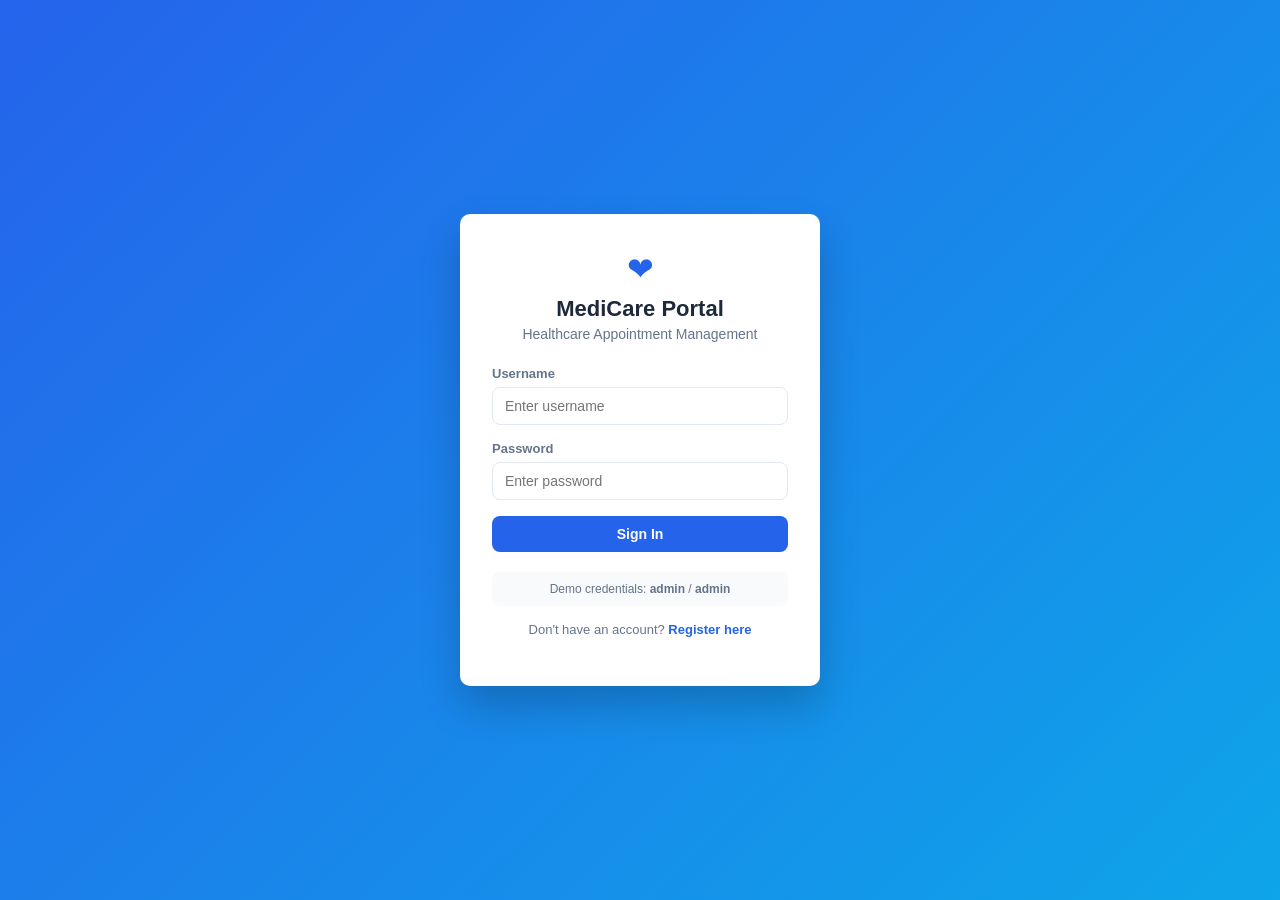
==== appointments.html @ a5c5f6d0 "Initial commit: MediCare Portal healthcare demo app" ====
<!DOCTYPE html>
<html lang="en">
<head>
<meta charset="UTF-8">
<meta name="viewport" content="width=device-width, initial-scale=1.0">
<title>MediCare Portal | Appointments</title>
<link rel="stylesheet" href="css/style.css">
<script src="js/guard.js"></script>
</head>
<body>
  <header class="topbar">
    <div class="topbar-brand">
      <span class="brand-icon">&#10084;</span>
      <span>MediCare Portal</span>
    </div>
    <div class="topbar-user">
      <span id="welcomeMsg">Welcome, admin</span>
      <button id="logoutBtn" class="btn btn-outline">Logout</button>
    </div>
  </header>

  <main class="dashboard">
    <h1 class="page-title">Appointments Dashboard</h1>

    <!-- Feature 1: Stats overview -->
    <section class="stats-grid" id="statsGrid" aria-label="Appointment statistics">
      <div class="stat-card">
        <span class="stat-value" id="statTotal">0</span>
        <span class="stat-label">Total Appointments</span>
      </div>
      <div class="stat-card stat-upcoming">
        <span class="stat-value" id="statUpcoming">0</span>
        <span class="stat-label">Upcoming</span>
      </div>
      <div class="stat-card stat-completed">
        <span class="stat-value" id="statCompleted">0</span>
        <span class="stat-label">Completed</span>
      </div>
      <div class="stat-card stat-cancelled">
        <span class="stat-value" id="statCancelled">0</span>
        <span class="stat-label">Cancelled</span>
      </div>
    </section>

    <div class="dashboard-grid">
      <!-- Feature 2: Book appointment -->
      <section class="panel" id="bookPanel">
        <h2>Book New Appointment</h2>
        <form id="bookForm" class="book-form">
          <div class="field">
            <label for="patientName">Patient Name</label>
            <input type="text" id="patientName" placeholder="e.g. John Smith" required>
          </div>
          <div class="field">
            <label for="doctorSelect">Doctor</label>
            <select id="doctorSelect" required></select>
          </div>
          <div class="field-row">
            <div class="field">
              <label for="apptDate">Date</label>
              <input type="date" id="apptDate" required>
            </div>
            <div class="field">
              <label for="apptTime">Time</label>
              <input type="time" id="apptTime" required>
            </div>
          </div>
          <div class="field">
            <label for="apptReason">Reason for Visit</label>
            <textarea id="apptReason" rows="2" placeholder="Brief description..."></textarea>
          </div>
          <button type="submit" class="btn btn-primary btn-block">Book Appointment</button>
          <p id="bookSuccess" class="success-msg" hidden>Appointment booked successfully!</p>
        </form>
      </section>

      <!-- Feature 3: Doctor directory -->
      <section class="panel" id="doctorPanel">
        <h2>Doctor Directory</h2>
        <div class="doctor-list" id="doctorList"></div>
      </section>
    </div>

    <!-- Feature 4: Appointment list with search/filter/cancel -->
    <section class="panel panel-wide">
      <div class="panel-header">
        <h2>All Appointments</h2>
        <div class="filters">
          <input type="text" id="searchInput" placeholder="Search patient or doctor...">
          <select id="filterStatus">
            <option value="all">All Statuses</option>
            <option value="Upcoming">Upcoming</option>
            <option value="Completed">Completed</option>
            <option value="Cancelled">Cancelled</option>
          </select>
        </div>
      </div>
      <div class="table-wrapper">
        <table class="appt-table">
          <thead>
            <tr>
              <th>Patient</th>
              <th>Doctor</th>
              <th>Specialty</th>
              <th>Date</th>
              <th>Time</th>
              <th>Status</th>
              <th>Actions</th>
            </tr>
          </thead>
          <tbody id="apptTableBody"></tbody>
        </table>
        <p id="noResults" class="no-results" hidden>No appointments found.</p>
      </div>
    </section>
  </main>

  <script src="js/data.js"></script>
  <script src="js/app.js"></script>
</body>
</html>
---- css/style.css ----
:root {
  --primary: #2563eb;
  --primary-dark: #1d4ed8;
  --danger: #dc2626;
  --success: #16a34a;
  --warning: #d97706;
  --bg: #f1f5f9;
  --card-bg: #ffffff;
  --border: #e2e8f0;
  --text: #1e293b;
  --text-muted: #64748b;
  --radius: 10px;
}

* { box-sizing: border-box; }

body {
  margin: 0;
  font-family: "Segoe UI", Roboto, Helvetica, Arial, sans-serif;
  background: var(--bg);
  color: var(--text);
}

/* ---------- Login page ---------- */
.login-body {
  min-height: 100vh;
  display: flex;
  align-items: center;
  justify-content: center;
  background: linear-gradient(135deg, #2563eb 0%, #0ea5e9 100%);
}

.login-wrapper { width: 100%; max-width: 400px; padding: 20px; }

.login-card {
  background: var(--card-bg);
  border-radius: var(--radius);
  padding: 36px 32px;
  box-shadow: 0 20px 40px rgba(0,0,0,0.2);
}

.brand { text-align: center; margin-bottom: 24px; }
.brand-icon { font-size: 32px; color: var(--primary); }
.brand h1 { margin: 8px 0 4px; font-size: 22px; }
.brand p { margin: 0; color: var(--text-muted); font-size: 14px; }

.login-form .field { margin-bottom: 16px; }

.field label {
  display: block;
  font-size: 13px;
  font-weight: 600;
  margin-bottom: 6px;
  color: var(--text-muted);
}

.field input, .field select, .field textarea {
  width: 100%;
  padding: 10px 12px;
  border: 1px solid var(--border);
  border-radius: 8px;
  font-size: 14px;
  font-family: inherit;
  background: #fff;
  color: var(--text);
}

.field input:focus, .field select:focus, .field textarea:focus {
  outline: none;
  border-color: var(--primary);
  box-shadow: 0 0 0 3px rgba(37,99,235,0.15);
}

.field-row { display: flex; gap: 12px; }
.field-row .field { flex: 1; }

.btn {
  cursor: pointer;
  border: none;
  border-radius: 8px;
  padding: 10px 18px;
  font-size: 14px;
  font-weight: 600;
  transition: background 0.15s, color 0.15s;
}

.btn-primary { background: var(--primary); color: #fff; }
.btn-primary:hover { background: var(--primary-dark); }
.btn-block { width: 100%; }

.btn-outline {
  background: transparent;
  border: 1px solid rgba(255,255,255,0.6);
  color: #fff;
}
.btn-outline:hover { background: rgba(255,255,255,0.15); }

.btn-small { padding: 6px 12px; font-size: 12px; border-radius: 6px; }
.btn-danger { background: var(--danger); color: #fff; }
.btn-danger:hover { background: #b91c1c; }
.btn-disabled { background: var(--border); color: var(--text-muted); cursor: not-allowed; }

.error-msg { color: var(--danger); font-size: 13px; margin: 0 0 12px; }
.success-msg { color: var(--success); font-size: 13px; margin: 10px 0 0; }

.login-hint {
  margin-top: 20px;
  text-align: center;
  font-size: 12px;
  color: var(--text-muted);
  background: #f8fafc;
  border-radius: 8px;
  padding: 10px;
}

.switch-link {
  margin-top: 16px;
  text-align: center;
  font-size: 13px;
  color: var(--text-muted);
}

.switch-link a { color: var(--primary); font-weight: 600; text-decoration: none; }
.switch-link a:hover { text-decoration: underline; }

/* ---------- Topbar ---------- */
.topbar {
  background: var(--primary);
  color: #fff;
  padding: 14px 28px;
  display: flex;
  align-items: center;
  justify-content: space-between;
}

.topbar-brand { display: flex; align-items: center; gap: 10px; font-weight: 700; font-size: 18px; }
.topbar-user { display: flex; align-items: center; gap: 14px; font-size: 14px; }

/* ---------- Dashboard layout ---------- */
.dashboard { max-width: 1100px; margin: 0 auto; padding: 28px 20px 60px; }
.page-title { margin: 0 0 20px; font-size: 24px; }

.stats-grid {
  display: grid;
  grid-template-columns: repeat(auto-fit, minmax(180px, 1fr));
  gap: 16px;
  margin-bottom: 24px;
}

.stat-card {
  background: var(--card-bg);
  border-radius: var(--radius);
  padding: 18px 20px;
  border-left: 4px solid var(--primary);
  box-shadow: 0 1px 3px rgba(0,0,0,0.06);
  display: flex;
  flex-direction: column;
}

.stat-upcoming { border-left-color: var(--primary); }
.stat-completed { border-left-color: var(--success); }
.stat-cancelled { border-left-color: var(--danger); }

.stat-value { font-size: 28px; font-weight: 700; }
.stat-label { font-size: 13px; color: var(--text-muted); margin-top: 4px; }

.dashboard-grid {
  display: grid;
  grid-template-columns: 1.1fr 1fr;
  gap: 20px;
  margin-bottom: 20px;
}

@media (max-width: 800px) {
  .dashboard-grid { grid-template-columns: 1fr; }
  .field-row { flex-direction: column; gap: 0; }
}

.panel {
  background: var(--card-bg);
  border-radius: var(--radius);
  padding: 22px;
  box-shadow: 0 1px 3px rgba(0,0,0,0.06);
}

.panel h2 { margin: 0 0 16px; font-size: 17px; }

.panel-wide { grid-column: 1 / -1; }

.panel-header {
  display: flex;
  align-items: center;
  justify-content: space-between;
  flex-wrap: wrap;
  gap: 12px;
  margin-bottom: 16px;
}

.filters { display: flex; gap: 10px; }
.filters input, .filters select {
  padding: 8px 10px;
  border: 1px solid var(--border);
  border-radius: 8px;
  font-size: 13px;
}

/* Doctor directory */
.doctor-list { display: flex; flex-direction: column; gap: 12px; }

.doctor-card {
  display: flex;
  align-items: center;
  gap: 12px;
  padding: 12px;
  border: 1px solid var(--border);
  border-radius: 8px;
}

.doctor-avatar {
  width: 40px;
  height: 40px;
  border-radius: 50%;
  background: var(--primary);
  color: #fff;
  display: flex;
  align-items: center;
  justify-content: center;
  font-weight: 700;
  flex-shrink: 0;
}

.doctor-info { flex: 1; }
.doctor-name { font-weight: 600; font-size: 14px; }
.doctor-specialty { font-size: 12px; color: var(--text-muted); }
.doctor-availability { font-size: 12px; color: var(--success); margin-top: 2px; }

/* Appointment table */
.table-wrapper { overflow-x: auto; }

.appt-table { width: 100%; border-collapse: collapse; font-size: 13px; }
.appt-table th, .appt-table td { text-align: left; padding: 10px 12px; border-bottom: 1px solid var(--border); }
.appt-table th { color: var(--text-muted); font-weight: 600; font-size: 12px; text-transform: uppercase; }

.status-badge {
  padding: 3px 10px;
  border-radius: 999px;
  font-size: 11px;
  font-weight: 600;
}

.status-Upcoming { background: #dbeafe; color: var(--primary-dark); }
.status-Completed { background: #dcfce7; color: var(--success); }
.status-Cancelled { background: #fee2e2; color: var(--danger); }

.no-results { text-align: center; color: var(--text-muted); padding: 20px 0; }
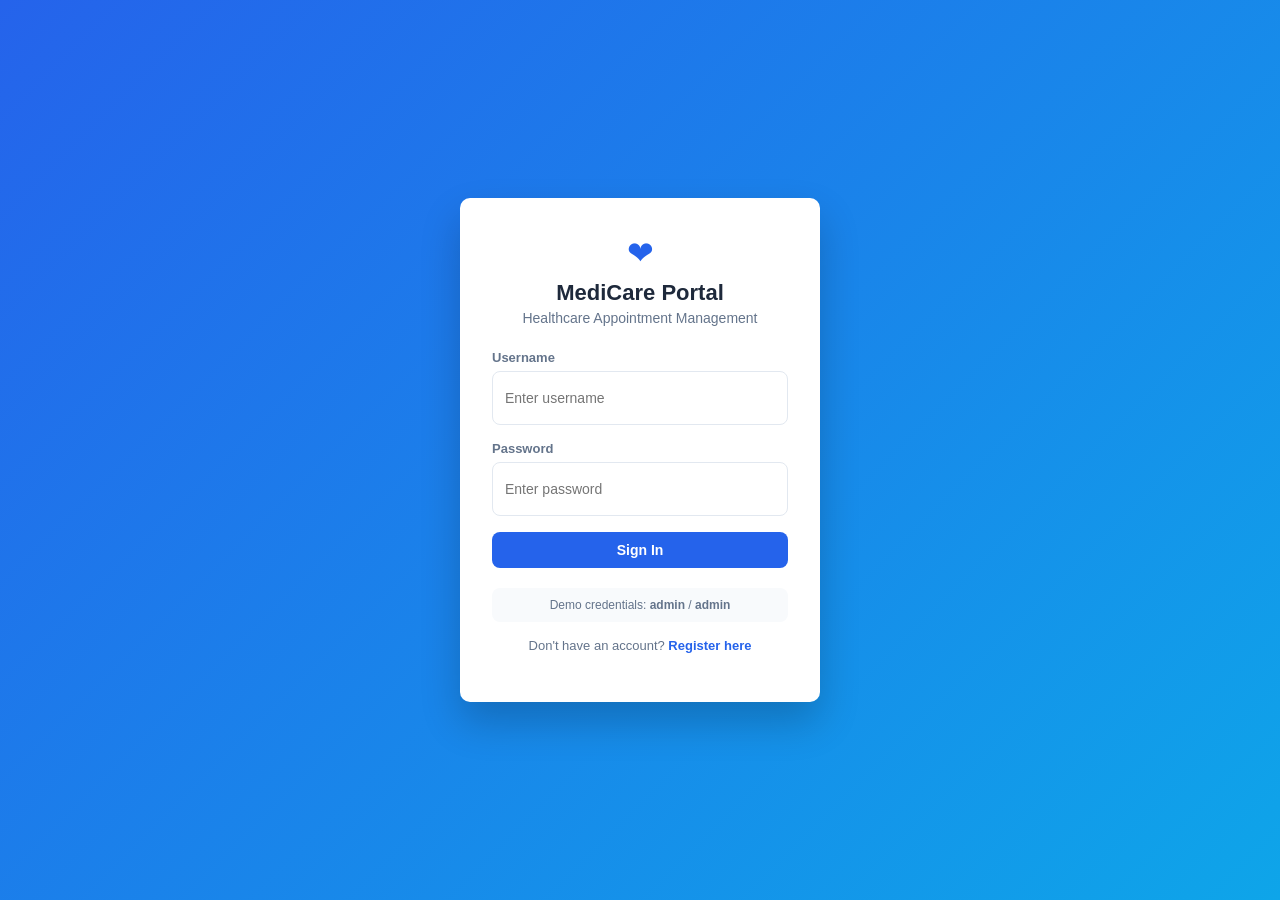
==== commit 95e8dd89: "Add sortable table columns for appointments Implement column sorting for the appointments table with" ====
--- a/appointments.html
+++ b/appointments.html
@@ -49,7 +49,7 @@
         <form id="bookForm" class="book-form">
           <div class="field">
             <label for="patientName">Patient Name</label>
-            <input type="text" id="patientName" placeholder="e.g. John Smith" required>
+            <input type="text" id="patientName" placeholder="e.g. John Smith" required pattern="[A-Za-z\s]{4,100}$" title="Name must be between 4 and 100 characters and contain only letters and spaces.">
           </div>
           <div class="field">
             <label for="doctorSelect">Doctor</label>
@@ -86,7 +86,7 @@
       <div class="panel-header">
         <h2>All Appointments</h2>
         <div class="filters">
-          <input type="text" id="searchInput" placeholder="Search patient or doctor...">
+          <input type="text" id="searchInput" class="search-input" placeholder="Search patient or doctor...">
           <select id="filterStatus">
             <option value="all">All Statuses</option>
             <option value="Upcoming">Upcoming</option>
@@ -99,12 +99,12 @@
         <table class="appt-table">
           <thead>
             <tr>
-              <th>Patient</th>
-              <th>Doctor</th>
-              <th>Specialty</th>
-              <th>Date</th>
-              <th>Time</th>
-              <th>Status</th>
+              <th><button type="button" class="sort-header" data-sort-key="patient">Patient <span class="sort-indicator" aria-hidden="true"></span></button></th>
+              <th><button type="button" class="sort-header" data-sort-key="doctor">Doctor <span class="sort-indicator" aria-hidden="true"></span></button></th>
+              <th><button type="button" class="sort-header" data-sort-key="specialty">Specialty <span class="sort-indicator" aria-hidden="true"></span></button></th>
+              <th><button type="button" class="sort-header active" data-sort-key="date">Date <span class="sort-indicator" aria-hidden="true">▼</span></button></th>
+              <th><button type="button" class="sort-header" data-sort-key="time">Time <span class="sort-indicator" aria-hidden="true"></span></button></th>
+              <th><button type="button" class="sort-header" data-sort-key="status">Status <span class="sort-indicator" aria-hidden="true"></span></button></th>
               <th>Actions</th>
             </tr>
           </thead>
--- a/css/style.css
+++ b/css/style.css
@@ -12,7 +12,9 @@
   --radius: 10px;
 }
 
-* { box-sizing: border-box; }
+* {
+  box-sizing: border-box;
+}
 
 body {
   margin: 0;
@@ -30,21 +32,40 @@
   background: linear-gradient(135deg, #2563eb 0%, #0ea5e9 100%);
 }
 
-.login-wrapper { width: 100%; max-width: 400px; padding: 20px; }
+.login-wrapper {
+  width: 100%;
+  max-width: 400px;
+  padding: 20px;
+}
 
 .login-card {
   background: var(--card-bg);
   border-radius: var(--radius);
   padding: 36px 32px;
-  box-shadow: 0 20px 40px rgba(0,0,0,0.2);
-}
-
-.brand { text-align: center; margin-bottom: 24px; }
-.brand-icon { font-size: 32px; color: var(--primary); }
-.brand h1 { margin: 8px 0 4px; font-size: 22px; }
-.brand p { margin: 0; color: var(--text-muted); font-size: 14px; }
-
-.login-form .field { margin-bottom: 16px; }
+  box-shadow: 0 20px 40px rgba(0, 0, 0, 0.2);
+}
+
+.brand {
+  text-align: center;
+  margin-bottom: 24px;
+}
+.brand-icon {
+  font-size: 32px;
+  color: var(--primary);
+}
+.brand h1 {
+  margin: 8px 0 4px;
+  font-size: 22px;
+}
+.brand p {
+  margin: 0;
+  color: var(--text-muted);
+  font-size: 14px;
+}
+
+.login-form .field {
+  margin-bottom: 16px;
+}
 
 .field label {
   display: block;
@@ -54,9 +75,11 @@
   color: var(--text-muted);
 }
 
-.field input, .field select, .field textarea {
+.field input,
+.field select,
+.field textarea {
   width: 100%;
-  padding: 10px 12px;
+  padding: 18px 12px;
   border: 1px solid var(--border);
   border-radius: 8px;
   font-size: 14px;
@@ -65,14 +88,21 @@
   color: var(--text);
 }
 
-.field input:focus, .field select:focus, .field textarea:focus {
+.field input:focus,
+.field select:focus,
+.field textarea:focus {
   outline: none;
   border-color: var(--primary);
-  box-shadow: 0 0 0 3px rgba(37,99,235,0.15);
-}
-
-.field-row { display: flex; gap: 12px; }
-.field-row .field { flex: 1; }
+  box-shadow: 0 0 0 3px rgba(37, 99, 235, 0.15);
+}
+
+.field-row {
+  display: flex;
+  gap: 12px;
+}
+.field-row .field {
+  flex: 1;
+}
 
 .btn {
   cursor: pointer;
@@ -81,27 +111,59 @@
   padding: 10px 18px;
   font-size: 14px;
   font-weight: 600;
-  transition: background 0.15s, color 0.15s;
-}
-
-.btn-primary { background: var(--primary); color: #fff; }
-.btn-primary:hover { background: var(--primary-dark); }
-.btn-block { width: 100%; }
+  transition:
+    background 0.15s,
+    color 0.15s;
+}
+
+.btn-primary {
+  background: var(--primary);
+  color: #fff;
+}
+.btn-primary:hover {
+  background: var(--primary-dark);
+}
+.btn-block {
+  width: 100%;
+}
 
 .btn-outline {
   background: transparent;
-  border: 1px solid rgba(255,255,255,0.6);
+  border: 1px solid rgba(255, 255, 255, 0.6);
   color: #fff;
 }
-.btn-outline:hover { background: rgba(255,255,255,0.15); }
-
-.btn-small { padding: 6px 12px; font-size: 12px; border-radius: 6px; }
-.btn-danger { background: var(--danger); color: #fff; }
-.btn-danger:hover { background: #b91c1c; }
-.btn-disabled { background: var(--border); color: var(--text-muted); cursor: not-allowed; }
-
-.error-msg { color: var(--danger); font-size: 13px; margin: 0 0 12px; }
-.success-msg { color: var(--success); font-size: 13px; margin: 10px 0 0; }
+.btn-outline:hover {
+  background: rgba(255, 255, 255, 0.15);
+}
+
+.btn-small {
+  padding: 6px 12px;
+  font-size: 12px;
+  border-radius: 6px;
+}
+.btn-danger {
+  background: var(--danger);
+  color: #fff;
+}
+.btn-danger:hover {
+  background: #b91c1c;
+}
+.btn-disabled {
+  background: var(--border);
+  color: var(--text-muted);
+  cursor: not-allowed;
+}
+
+.error-msg {
+  color: var(--danger);
+  font-size: 13px;
+  margin: 0 0 12px;
+}
+.success-msg {
+  color: var(--success);
+  font-size: 13px;
+  margin: 10px 0 0;
+}
 
 .login-hint {
   margin-top: 20px;
@@ -120,8 +182,14 @@
   color: var(--text-muted);
 }
 
-.switch-link a { color: var(--primary); font-weight: 600; text-decoration: none; }
-.switch-link a:hover { text-decoration: underline; }
+.switch-link a {
+  color: var(--primary);
+  font-weight: 600;
+  text-decoration: none;
+}
+.switch-link a:hover {
+  text-decoration: underline;
+}
 
 /* ---------- Topbar ---------- */
 .topbar {
@@ -133,12 +201,30 @@
   justify-content: space-between;
 }
 
-.topbar-brand { display: flex; align-items: center; gap: 10px; font-weight: 700; font-size: 18px; }
-.topbar-user { display: flex; align-items: center; gap: 14px; font-size: 14px; }
+.topbar-brand {
+  display: flex;
+  align-items: center;
+  gap: 10px;
+  font-weight: 700;
+  font-size: 18px;
+}
+.topbar-user {
+  display: flex;
+  align-items: center;
+  gap: 14px;
+  font-size: 14px;
+}
 
 /* ---------- Dashboard layout ---------- */
-.dashboard { max-width: 1100px; margin: 0 auto; padding: 28px 20px 60px; }
-.page-title { margin: 0 0 20px; font-size: 24px; }
+.dashboard {
+  max-width: 1100px;
+  margin: 0 auto;
+  padding: 28px 20px 60px;
+}
+.page-title {
+  margin: 0 0 20px;
+  font-size: 24px;
+}
 
 .stats-grid {
   display: grid;
@@ -152,17 +238,30 @@
   border-radius: var(--radius);
   padding: 18px 20px;
   border-left: 4px solid var(--primary);
-  box-shadow: 0 1px 3px rgba(0,0,0,0.06);
+  box-shadow: 0 1px 3px rgba(0, 0, 0, 0.06);
   display: flex;
   flex-direction: column;
 }
 
-.stat-upcoming { border-left-color: var(--primary); }
-.stat-completed { border-left-color: var(--success); }
-.stat-cancelled { border-left-color: var(--danger); }
-
-.stat-value { font-size: 28px; font-weight: 700; }
-.stat-label { font-size: 13px; color: var(--text-muted); margin-top: 4px; }
+.stat-upcoming {
+  border-left-color: var(--primary);
+}
+.stat-completed {
+  border-left-color: var(--success);
+}
+.stat-cancelled {
+  border-left-color: var(--danger);
+}
+
+.stat-value {
+  font-size: 28px;
+  font-weight: 700;
+}
+.stat-label {
+  font-size: 13px;
+  color: var(--text-muted);
+  margin-top: 4px;
+}
 
 .dashboard-grid {
   display: grid;
@@ -172,32 +271,58 @@
 }
 
 @media (max-width: 800px) {
-  .dashboard-grid { grid-template-columns: 1fr; }
-  .field-row { flex-direction: column; gap: 0; }
+  .dashboard-grid {
+    grid-template-columns: 1fr;
+  }
+  .field-row {
+    flex-direction: column;
+    gap: 0;
+  }
 }
 
 .panel {
   background: var(--card-bg);
   border-radius: var(--radius);
   padding: 22px;
-  box-shadow: 0 1px 3px rgba(0,0,0,0.06);
-}
-
-.panel h2 { margin: 0 0 16px; font-size: 17px; }
-
-.panel-wide { grid-column: 1 / -1; }
+  box-shadow: 0 1px 3px rgba(0, 0, 0, 0.06);
+}
+
+.panel h2 {
+  margin: 0 0 16px;
+  font-size: 17px;
+}
+
+.panel-wide {
+  grid-column: 1 / -1;
+}
 
 .panel-header {
   display: flex;
-  align-items: center;
+
   justify-content: space-between;
+
+  align-items: center;
+
+  gap: 16px;
+
   flex-wrap: wrap;
-  gap: 12px;
-  margin-bottom: 16px;
-}
-
-.filters { display: flex; gap: 10px; }
-.filters input, .filters select {
+}
+
+.filters {
+  display: flex;
+
+  align-items: center;
+
+  gap: 10px;
+
+  flex: 1;
+
+  justify-content: flex-end;
+
+  min-width: 0;
+}
+.filters input,
+.filters select {
   padding: 8px 10px;
   border: 1px solid var(--border);
   border-radius: 8px;
@@ -205,7 +330,11 @@
 }
 
 /* Doctor directory */
-.doctor-list { display: flex; flex-direction: column; gap: 12px; }
+.doctor-list {
+  display: flex;
+  flex-direction: column;
+  gap: 12px;
+}
 
 .doctor-card {
   display: flex;
@@ -229,17 +358,71 @@
   flex-shrink: 0;
 }
 
-.doctor-info { flex: 1; }
-.doctor-name { font-weight: 600; font-size: 14px; }
-.doctor-specialty { font-size: 12px; color: var(--text-muted); }
-.doctor-availability { font-size: 12px; color: var(--success); margin-top: 2px; }
+.doctor-info {
+  flex: 1;
+}
+.doctor-name {
+  font-weight: 600;
+  font-size: 14px;
+}
+.doctor-specialty {
+  font-size: 12px;
+  color: var(--text-muted);
+}
+.doctor-availability {
+  font-size: 12px;
+  color: var(--success);
+  margin-top: 2px;
+}
 
 /* Appointment table */
-.table-wrapper { overflow-x: auto; }
-
-.appt-table { width: 100%; border-collapse: collapse; font-size: 13px; }
-.appt-table th, .appt-table td { text-align: left; padding: 10px 12px; border-bottom: 1px solid var(--border); }
-.appt-table th { color: var(--text-muted); font-weight: 600; font-size: 12px; text-transform: uppercase; }
+.table-wrapper {
+  overflow-x: auto;
+}
+
+.appt-table {
+  width: 100%;
+  border-collapse: collapse;
+  font-size: 13px;
+}
+.appt-table th,
+.appt-table td {
+  text-align: left;
+  padding: 10px 12px;
+  border-bottom: 1px solid var(--border);
+}
+.appt-table th {
+  color: var(--text-muted);
+  font-weight: 600;
+  font-size: 12px;
+  text-transform: uppercase;
+}
+
+.sort-header {
+  display: inline-flex;
+  align-items: center;
+  gap: 4px;
+  min-height: 24px;
+  padding: 0;
+  border: 0;
+  background: transparent;
+  color: inherit;
+  font: inherit;
+  text-transform: inherit;
+  cursor: pointer;
+}
+
+.sort-header:hover,
+.sort-header.active {
+  color: var(--primary-dark);
+}
+
+.sort-indicator {
+  display: inline-block;
+  width: 9px;
+  font-size: 9px;
+  line-height: 1;
+}
 
 .status-badge {
   padding: 3px 10px;
@@ -248,8 +431,37 @@
   font-weight: 600;
 }
 
-.status-Upcoming { background: #dbeafe; color: var(--primary-dark); }
-.status-Completed { background: #dcfce7; color: var(--success); }
-.status-Cancelled { background: #fee2e2; color: var(--danger); }
-
-.no-results { text-align: center; color: var(--text-muted); padding: 20px 0; }
+.status-Upcoming {
+  background: #dbeafe;
+  color: var(--primary-dark);
+}
+.status-Completed {
+  background: #dcfce7;
+  color: var(--success);
+}
+.status-Cancelled {
+  background: #fee2e2;
+  color: var(--danger);
+}
+
+.no-results {
+  text-align: center;
+  color: var(--text-muted);
+  padding: 20px 0;
+}
+
+.search-input {
+  flex: 1;
+
+  min-width: 220px;
+
+  max-width: 350px;
+
+  padding: 10px 12px;
+}
+
+#filterStatus {
+  width: 160px;
+
+  flex-shrink: 0;
+}
